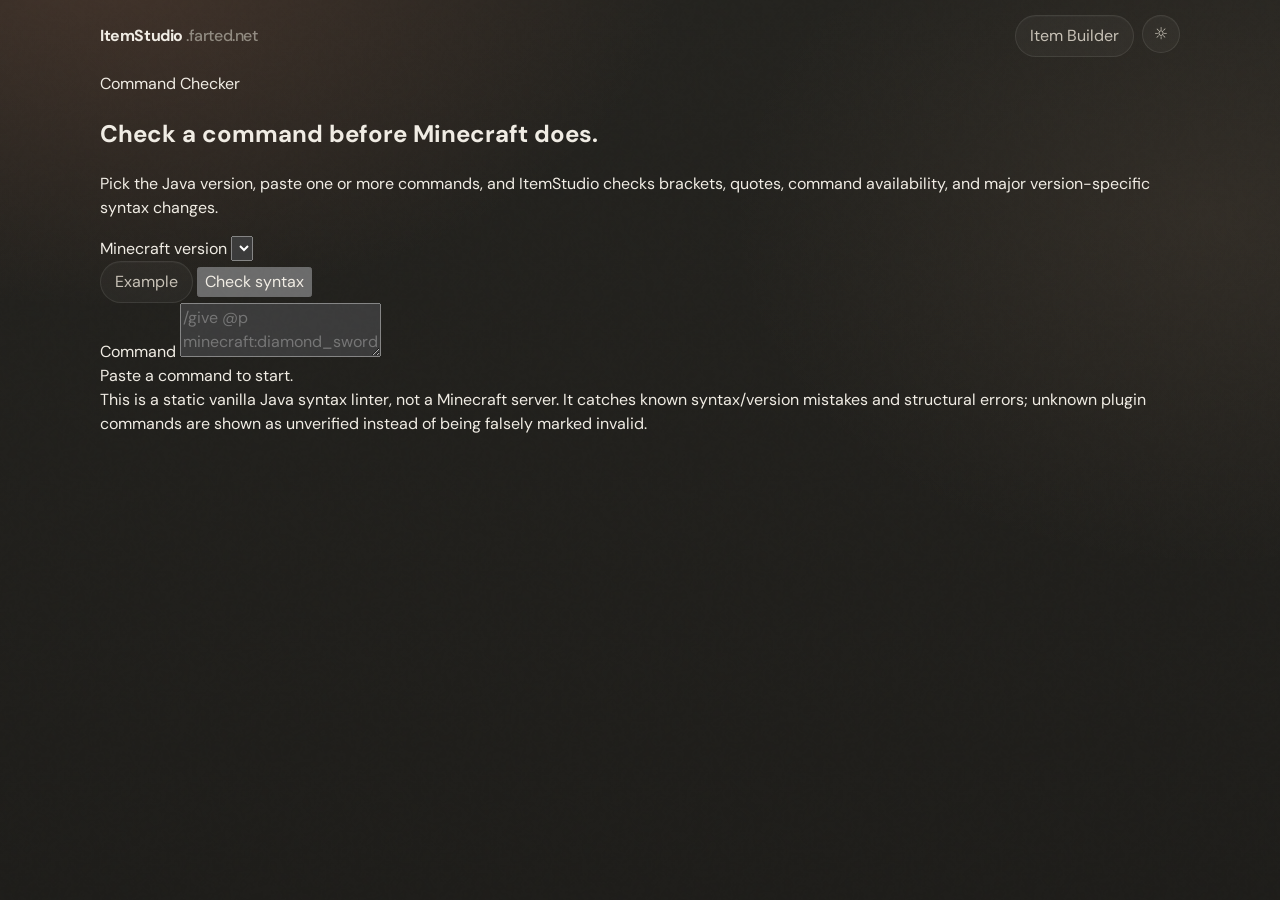
==== checker.html @ a59662f2 "Add general Minecraft command syntax checker page" ====
<!doctype html>
<html lang="en" data-theme="dark">
<head>
  <meta charset="utf-8" />
  <meta name="viewport" content="width=device-width,initial-scale=1" />
  <meta name="description" content="ItemStudio command syntax checker for Minecraft Java Edition." />
  <title>Command Checker — ItemStudio</title>
  <link rel="preconnect" href="https://fonts.googleapis.com">
  <link rel="preconnect" href="https://fonts.gstatic.com" crossorigin>
  <link href="https://fonts.googleapis.com/css2?family=DM+Sans:wght@400;500;600;700&family=Instrument+Serif:ital@0;1&display=swap" rel="stylesheet">
  <link rel="stylesheet" href="ui.css?v=20260818-2" />
  <link rel="stylesheet" href="checker.css?v=20260818-1" />
</head>
<body>
  <div class="grain-overlay"></div>

  <header class="topbar shell">
    <a class="brand" href="index.html">ItemStudio<span>.farted.net</span></a>
    <div class="top-actions">
      <button class="soft-btn" onclick="location.href='index.html'">Item Builder</button>
      <button class="icon-btn" id="themeToggle" aria-label="Toggle theme" title="Toggle theme">☼</button>
    </div>
  </header>

  <main class="shell checker-page">
    <section class="checker-hero reveal">
      <span class="checker-kicker">Command Checker</span>
      <h1>Check a command before Minecraft does.</h1>
      <p>Pick the Java version, paste one or more commands, and ItemStudio checks brackets, quotes, command availability, and major version-specific syntax changes.</p>
    </section>

    <section class="checker-shell reveal">
      <div class="checker-toolbar">
        <label class="checker-version">
          <span>Minecraft version</span>
          <select id="checkerVersion"></select>
        </label>
        <div class="checker-actions">
          <button class="soft-btn" id="exampleBtn">Example</button>
          <button class="primary-check" id="checkBtn">Check syntax</button>
        </div>
      </div>

      <label class="command-editor-wrap" for="commandInput">
        <span>Command</span>
        <textarea id="commandInput" spellcheck="false" autocomplete="off" placeholder="/give @p minecraft:diamond_sword 1"></textarea>
      </label>

      <div class="checker-summary" id="checkerSummary">
        <span class="summary-light idle"></span>
        <span>Paste a command to start.</span>
      </div>

      <div class="checker-results" id="checkerResults"></div>

      <div class="checker-footnote">
        This is a static vanilla Java syntax linter, not a Minecraft server. It catches known syntax/version mistakes and structural errors; unknown plugin commands are shown as unverified instead of being falsely marked invalid.
      </div>
    </section>
  </main>

  <script src="checker.js?v=20260818-1"></script>
</body>
</html>
---- ui.css ----
:root{
  --bg:#24231f;
  --bg-deep:#1e1d1a;
  --surface:rgba(255,255,255,.055);
  --surface-hover:rgba(255,255,255,.085);
  --surface-strong:rgba(48,47,41,.78);
  --glass:rgba(43,42,37,.72);
  --glass-2:rgba(52,50,44,.64);
  --text:#f0ece4;
  --text-2:#c7c1b6;
  --muted:#918b81;
  --accent:#cf8060;
  --accent-hi:#eba17c;
  --accent-soft:rgba(207,128,96,.15);
  --border:rgba(240,236,228,.095);
  --border-strong:rgba(240,236,228,.16);
  --danger:#e18b7f;
  --good:#88bd91;
  --code:#181713;
  --serif:'Instrument Serif',Georgia,'Times New Roman',serif;
  --sans:'DM Sans','Segoe UI',system-ui,-apple-system,sans-serif;
  --ease:.28s cubic-bezier(.22,.61,.36,1);
  --bounce:.38s cubic-bezier(.34,1.35,.64,1);
  color-scheme:dark;
}
[data-theme="light"]{
  --bg:#eee8df;
  --bg-deep:#e4ddd3;
  --surface:rgba(255,255,255,.48);
  --surface-hover:rgba(255,255,255,.72);
  --surface-strong:rgba(255,255,255,.78);
  --glass:rgba(250,247,242,.7);
  --glass-2:rgba(255,255,255,.58);
  --text:#2d2923;
  --text-2:#5f5951;
  --muted:#8a8278;
  --accent:#b96c4b;
  --accent-hi:#ca7d5b;
  --accent-soft:rgba(185,108,75,.11);
  --border:rgba(45,41,35,.08);
  --border-strong:rgba(45,41,35,.14);
  --code:#f7f3ed;
  color-scheme:light;
}

*{box-sizing:border-box}
html{scroll-behavior:smooth;font-size:16px}
body{
  margin:0;
  min-height:100vh;
  color:var(--text);
  font-family:var(--sans);
  line-height:1.5;
  -webkit-font-smoothing:antialiased;
  background:
    radial-gradient(850px 520px at 8% -5%,rgba(207,128,96,.18),transparent 68%),
    radial-gradient(720px 520px at 95% 24%,rgba(230,182,145,.08),transparent 68%),
    linear-gradient(180deg,var(--bg),var(--bg-deep));
  background-attachment:fixed;
  overflow-x:hidden;
  transition:background var(--ease),color var(--ease);
}
button,input,select,textarea{font:inherit}
button{color:inherit;cursor:pointer}
input,select,textarea{min-width:0}
[hidden]{display:none!important}

.ambient{display:none}
.grain-overlay{position:fixed;inset:0;pointer-events:none;z-index:9999;opacity:.018;mix-blend-mode:overlay}
.grain-overlay:after{content:'';position:absolute;inset:-50%;background-image:url("data:image/svg+xml,%3Csvg viewBox='0 0 256 256' xmlns='http://www.w3.org/2000/svg'%3E%3Cfilter id='n'%3E%3CfeTurbulence type='fractalNoise' baseFrequency='.7' numOctaves='3'/%3E%3C/filter%3E%3Crect width='100%25' height='100%25' filter='url(%23n)'/%3E%3C/svg%3E");animation:grain 16s linear infinite}

.shell{width:min(1080px,calc(100% - 40px));margin-inline:auto;position:relative;z-index:1}
.topbar{height:72px;display:flex;align-items:center;justify-content:space-between}
.brand{display:inline-flex;align-items:baseline;color:var(--text);text-decoration:none;font-size:1rem;font-weight:700;letter-spacing:-.025em}
.brand span{margin-left:3px;color:var(--muted);font-weight:500}
.top-actions{display:flex;gap:8px}

.icon-btn,.soft-btn,.choice,.editor-tabs button,.mini-btn,.primary-add,.command-tabs button,.copy-btn{
  border:1px solid var(--border);
  background:rgba(255,255,255,.035);
  color:var(--text-2);
  border-radius:999px;
  box-shadow:inset 0 1px 0 rgba(255,255,255,.025);
  transition:background .18s ease,border-color .18s ease,color .18s ease,transform .18s ease;
}
.icon-btn:hover,.soft-btn:hover,.choice:hover,.editor-tabs button:hover,.mini-btn:hover,.primary-add:hover,.command-tabs button:hover,.copy-btn:hover{
  background:var(--surface-hover);border-color:var(--border-strong);color:var(--text);transform:translateY(-1px)
}
.icon-btn:active,.soft-btn:active,.choice:active,.editor-tabs button:active,.mini-btn:active,.primary-add:active,.command-tabs button:active,.copy-btn:active{transform:scale(.97)}
.icon-btn{width:38px;height:38px;padding:0;display:grid;place-items:center}
.soft-btn{padding:8px 14px}

.page{padding:28px 0 72px}
.hero{margin:14px 0 26px;max-width:700px}
.hero h1{margin:0;font-family:var(--serif);font-weight:400;font-size:clamp(2.9rem,6vw,4.9rem);line-height:1;letter-spacing:-.032em}
.hero p{margin:12px 0 0;color:var(--text-2);font-size:.98rem;max-width:600px}

.workspace{
  position:relative;
  overflow:visible;
  border:1px solid var(--border-strong);
  border-radius:24px;
  background:linear-gradient(145deg,rgba(255,255,255,.055),rgba(255,255,255,.022)),var(--glass);
  backdrop-filter:blur(28px) saturate(118%);
  -webkit-backdrop-filter:blur(28px) saturate(118%);
  box-shadow:0 24px 70px rgba(0,0,0,.16),inset 0 1px 0 rgba(255,255,255,.045);
}
.workspace:before{content:'';position:absolute;inset:0;border-radius:inherit;pointer-events:none;background:linear-gradient(110deg,rgba(255,255,255,.045),transparent 28%);opacity:.7}

.setup-row{position:relative;z-index:2;display:grid;grid-template-columns:220px minmax(0,1fr);gap:28px;padding:24px 26px;border-bottom:1px solid var(--border)}
.version-control>label,.item-control-top>label,.field>label,.field>span{
  display:block;margin:0 0 7px;color:var(--muted);font-size:.68rem;font-weight:700;text-transform:uppercase;letter-spacing:.075em
}
.version-control select,.field select,.field input,.field textarea,.row-editor select,.row-editor input,.search-picker input{
  width:100%;height:42px;border:1px solid var(--border);border-radius:11px;background:rgba(255,255,255,.045);color:var(--text);padding:0 12px;outline:none;box-shadow:inset 0 1px 0 rgba(255,255,255,.018);transition:border-color .18s ease,background .18s ease,box-shadow .18s ease
}
.field textarea{height:auto;min-height:108px;padding:11px 12px;resize:vertical}
.version-control select:focus,.field select:focus,.field input:focus,.field textarea:focus,.row-editor select:focus,.row-editor input:focus,.search-picker input:focus{
  border-color:rgba(207,128,96,.6);background:rgba(255,255,255,.065);box-shadow:0 0 0 3px var(--accent-soft)
}
.version-control select{font-variant-numeric:tabular-nums;font-feature-settings:'tnum' 1;font-weight:600;letter-spacing:0}
select option{background:#302f2a;color:#f0ece4}
[data-theme="light"] select option{background:#fff;color:#2d2923}
.version-meta{display:flex;flex-direction:column;gap:3px;margin-top:8px}
#syntaxPill{color:var(--accent-hi);font-size:.7rem;font-weight:650}
#versionNote{color:var(--muted);font-size:.7rem}

.item-control-top{display:flex;align-items:center;justify-content:space-between;gap:12px;margin-bottom:8px}
.item-control-top>label{margin:0}
.choice-row{display:flex;gap:5px}
.choice{padding:6px 11px;font-size:.75rem}
.choice.active{background:var(--accent-soft);border-color:rgba(207,128,96,.38);color:var(--accent-hi)}
.search-picker{position:relative}
.search-picker input::placeholder{color:var(--muted)}
.picker-list{
  position:absolute;z-index:1000;left:0;right:0;top:calc(100% + 7px);display:none;max-height:300px;overflow:auto;padding:6px;
  background:rgba(42,41,36,.97);border:1px solid var(--border-strong);border-radius:14px;box-shadow:0 22px 55px rgba(0,0,0,.28);backdrop-filter:blur(24px);-webkit-backdrop-filter:blur(24px)
}
[data-theme="light"] .picker-list{background:rgba(252,249,245,.98)}
.picker-list.show{display:block;animation:drop .16s ease}
.picker-option{width:100%;display:flex;align-items:center;justify-content:space-between;gap:14px;border:0;background:transparent;color:var(--text);padding:10px 11px;border-radius:9px;text-align:left}
.picker-option:hover,.picker-option:focus{background:var(--surface-hover);outline:none}
.picker-option span{font-weight:550}
.picker-option small{color:var(--muted);font-size:.7rem}
.selected-card{min-height:20px;margin-top:8px;color:var(--muted);font-size:.76rem}
.selected-card b{color:var(--text);font-weight:600}.selected-card span{color:var(--muted)}

.editor-tabs{position:relative;z-index:1;display:flex;gap:5px;padding:13px 26px;border-bottom:1px solid var(--border);overflow-x:auto;scrollbar-width:none}
.editor-tabs::-webkit-scrollbar{display:none}
.editor-tabs button{flex:0 0 auto;padding:7px 13px;font-size:.78rem;background:transparent}
.editor-tabs button.active{background:var(--accent-soft);border-color:rgba(207,128,96,.36);color:var(--accent-hi)}
.tab-count{display:inline-grid;place-items:center;min-width:17px;height:17px;margin-left:5px;padding:0 4px;border-radius:999px;background:rgba(255,255,255,.08);font-size:.61rem}

.studio-grid{position:relative;z-index:1;display:grid;grid-template-columns:minmax(0,1fr) 285px;min-height:410px}
.builder-column{min-width:0;padding:26px}
.panel{width:100%;min-width:0}
.panel-head{display:block!important;width:100%!important;margin:0 0 20px!important;padding:0!important;background:none!important;border:0!important}
.panel-head>div,.panel-head>span{display:block!important;width:auto!important;min-width:0!important}
.panel-head b{display:block;font-size:1rem;font-weight:650;letter-spacing:-.015em}
.panel-head small{display:block;max-width:580px;margin-top:4px;color:var(--muted);font-size:.79rem;font-weight:400;line-height:1.45}
.panel-body{display:block!important;width:100%!important;max-height:none!important;opacity:1!important;padding:0!important;overflow:visible!important;animation:panelIn .18s ease}

.field-grid{display:grid;gap:13px;margin-bottom:13px}
.field-grid.two{grid-template-columns:minmax(0,1.5fr) minmax(145px,.55fr)}
.field-grid.three{grid-template-columns:repeat(3,minmax(0,1fr))}
.toggle-row{display:flex;flex-wrap:wrap;gap:7px;margin:9px 0 21px}
.toggle-row label{cursor:pointer}.toggle-row input{position:absolute;opacity:0;pointer-events:none}
.toggle-row span{display:block;padding:7px 11px;border:1px solid var(--border);border-radius:999px;background:rgba(255,255,255,.025);color:var(--text-2);font-size:.75rem;transition:.18s ease}
.toggle-row input:checked+span{background:var(--accent-soft);border-color:rgba(207,128,96,.4);color:var(--accent-hi)}
.subsection-head{display:flex;align-items:center;justify-content:space-between;gap:12px;margin:6px 0 8px;font-size:.8rem;font-weight:650}
.mini-btn{padding:7px 11px;font-size:.73rem}
.primary-add{padding:9px 14px;margin:1px 0 10px;font-size:.78rem;font-weight:600;color:var(--text)}
.beginner-note{margin:0 0 14px;padding:10px 12px;border:1px solid rgba(207,128,96,.16);border-radius:11px;background:rgba(207,128,96,.075);color:var(--text-2);font-size:.77rem}
.hint{margin:9px 0 0;color:var(--muted);font-size:.74rem}
.stack{display:flex;flex-direction:column;width:100%}
.row-editor{display:grid;grid-template-columns:1.3fr .55fr .72fr 34px;gap:8px;align-items:end;padding:10px 0;border-bottom:1px solid var(--border);animation:rowIn .2s var(--bounce)}
.row-editor.lore{grid-template-columns:minmax(0,1fr) 150px 34px}
.row-editor.attribute{grid-template-columns:1.1fr .48fr .74fr .75fr 34px}
.row-editor.effect{grid-template-columns:1.05fr .48fr .42fr .75fr 34px}
.row-editor label{display:block;min-width:0;color:var(--muted);font-size:.61rem;font-weight:700;text-transform:uppercase;letter-spacing:.05em}
.row-editor label input,.row-editor label select{margin-top:5px}
.remove-row{width:34px;height:34px;border:0;border-radius:50%;background:transparent;color:var(--muted);font-size:1rem}
.remove-row:hover{background:rgba(225,139,127,.1);color:var(--danger)}
.switch-line{display:flex;align-items:center;gap:9px;margin-top:13px;color:var(--text-2);font-size:.78rem;cursor:pointer}.switch-line input{display:none}
.switch{position:relative;width:34px;height:20px;border:1px solid var(--border-strong);border-radius:999px;background:rgba(255,255,255,.06);transition:.2s}
.switch:after{content:'';position:absolute;top:2px;left:2px;width:14px;height:14px;border-radius:50%;background:var(--muted);transition:.2s}
.switch-line input:checked+.switch{background:var(--accent);border-color:var(--accent)}.switch-line input:checked+.switch:after{left:16px;background:#fff}

.preview-column{min-width:0;border-left:1px solid var(--border);padding:26px 22px;background:rgba(0,0,0,.025)}
.sticky-preview{position:sticky;top:18px}
.preview-label{margin-bottom:8px;color:var(--muted);font-size:.64rem;font-weight:700;text-transform:uppercase;letter-spacing:.1em}
.mc-card{min-height:210px;padding:17px;border:1px solid rgba(170,120,255,.22);border-radius:13px;background:linear-gradient(145deg,#15111b,#0f0c14);box-shadow:0 15px 35px rgba(0,0,0,.2),inset 0 1px 0 rgba(255,255,255,.025);font-family:ui-monospace,Consolas,monospace;color:#fff}
.mc-icon{display:grid;place-items:center;width:46px;height:46px;margin-bottom:13px;border:1px solid rgba(255,255,255,.08);border-radius:9px;background:rgba(255,255,255,.045);font-size:1.45rem}
.mc-name{margin-bottom:4px;font-weight:700}.mc-enchants{white-space:pre-line;color:#aaaaff;font-size:.74rem}.mc-lore{white-space:pre-line;margin-top:4px;color:#aaa;font-size:.74rem}.mc-attrs{white-space:pre-line;margin-top:8px;color:#9999ff;font-size:.7rem}
.mini-summary{display:grid;grid-template-columns:repeat(3,1fr);gap:5px;margin-top:10px}.mini-summary div{text-align:center;padding:5px 1px}.mini-summary b{display:block;font-size:.84rem}.mini-summary small{display:block;color:var(--muted);font-size:.59rem}

.output-section{position:relative;z-index:1;padding:23px 26px 26px;border-top:1px solid var(--border)}
.output-head{display:flex;align-items:end;justify-content:space-between;gap:18px}.output-head h2{margin:0;font-family:var(--serif);font-size:2.25rem;font-weight:400;line-height:1;letter-spacing:-.025em}.output-head p{margin:6px 0 0;color:var(--muted);font-size:.76rem}
.status-dot{display:flex;align-items:center;gap:7px;color:var(--muted);font-size:.7rem}.status-dot i{width:6px;height:6px;border-radius:50%;background:var(--good);box-shadow:0 0 12px rgba(136,189,145,.45)}
.command-tabs{display:flex;gap:6px;margin-top:15px}.command-tabs button{padding:7px 11px;font-size:.73rem}.command-tabs button.active{background:var(--accent-soft);border-color:rgba(207,128,96,.36);color:var(--accent-hi)}.command-tabs span{display:inline-grid;place-items:center;min-width:17px;height:17px;margin-left:4px;padding:0 4px;border-radius:999px;background:rgba(255,255,255,.075);font-size:.6rem}
.command-box{position:relative;min-height:130px;margin-top:8px;padding:17px 74px 17px 17px;overflow:auto;border:1px solid var(--border-strong);border-radius:13px;background:var(--code);box-shadow:inset 0 1px 0 rgba(255,255,255,.018)}
.command-box pre{margin:0;white-space:pre-wrap;word-break:break-word;color:var(--text);font:500 .78rem/1.6 ui-monospace,Consolas,monospace}.copy-btn{position:absolute;top:10px;right:10px;padding:7px 11px;font-size:.72rem}.command-help{margin-top:9px;color:var(--muted);font-size:.73rem}.warning-box{margin-top:10px;padding:10px 12px;border:1px solid rgba(225,139,127,.3);border-radius:10px;background:rgba(225,139,127,.07);color:var(--text-2);font-size:.75rem}
.toast{position:fixed;z-index:10000;bottom:22px;left:50%;opacity:0;transform:translate(-50%,14px);padding:9px 14px;border:1px solid var(--border-strong);border-radius:999px;background:var(--surface-strong);backdrop-filter:blur(18px);color:var(--text);font-size:.75rem;font-weight:650;transition:.22s}.toast.show{opacity:1;transform:translate(-50%,0)}
.footer{padding:28px 0 36px;text-align:center;color:var(--muted);font-size:.74rem}

.reveal{animation:reveal .42s var(--ease) both}
@keyframes reveal{from{opacity:0;transform:translateY(8px)}to{opacity:1;transform:none}}
@keyframes panelIn{from{opacity:0;transform:translateY(4px)}to{opacity:1;transform:none}}
@keyframes rowIn{from{opacity:0;transform:translateY(-4px) scale(.99)}to{opacity:1;transform:none}}
@keyframes drop{from{opacity:0;transform:translateY(-4px)}to{opacity:1;transform:none}}
@keyframes grain{0%,100%{transform:translate(0)}25%{transform:translate(-3px,2px)}50%{transform:translate(4px,-1px)}75%{transform:translate(-2px,-3px)}}
::selection{background:var(--accent);color:white}
::-webkit-scrollbar{width:7px;height:7px}::-webkit-scrollbar-track{background:transparent}::-webkit-scrollbar-thumb{background:var(--border-strong);border-radius:999px}

@media(max-width:920px){
  .shell{width:min(100% - 28px,1080px)}
  .setup-row{grid-template-columns:1fr 1.55fr;gap:20px;padding:22px}
  .editor-tabs{padding-inline:22px}
  .studio-grid{grid-template-columns:1fr}
  .builder-column{padding:24px 22px}
  .preview-column{border-left:0;border-top:1px solid var(--border);padding:22px}
  .sticky-preview{position:static;display:grid;grid-template-columns:minmax(220px,420px) minmax(0,1fr);gap:16px;align-items:start}
  .preview-label{grid-column:1/-1;margin:0}
  .mini-summary{margin-top:0;align-self:stretch;align-content:center}
}
@media(max-width:680px){
  .shell{width:min(100% - 20px,1080px)}
  .topbar{height:64px}.page{padding-top:18px}.brand span{display:none}
  .hero{margin-top:8px}.hero h1{font-size:clamp(2.55rem,13vw,3.8rem)}.hero p{font-size:.9rem}
  .workspace{border-radius:19px}
  .setup-row{grid-template-columns:1fr;padding:18px;gap:18px}.editor-tabs{padding:11px 18px}.builder-column{padding:21px 18px}
  .field-grid.two,.field-grid.three{grid-template-columns:1fr}
  .row-editor,.row-editor.lore,.row-editor.attribute,.row-editor.effect{grid-template-columns:1fr}
  .remove-row{justify-self:end}
  .sticky-preview{display:block}.mini-summary{margin-top:10px}
  .output-section{padding:20px 18px 22px}.output-head{align-items:flex-start;flex-direction:column}.status-dot{margin-top:-8px}
  .command-box{padding:53px 14px 14px}.copy-btn{left:10px;right:auto}
}
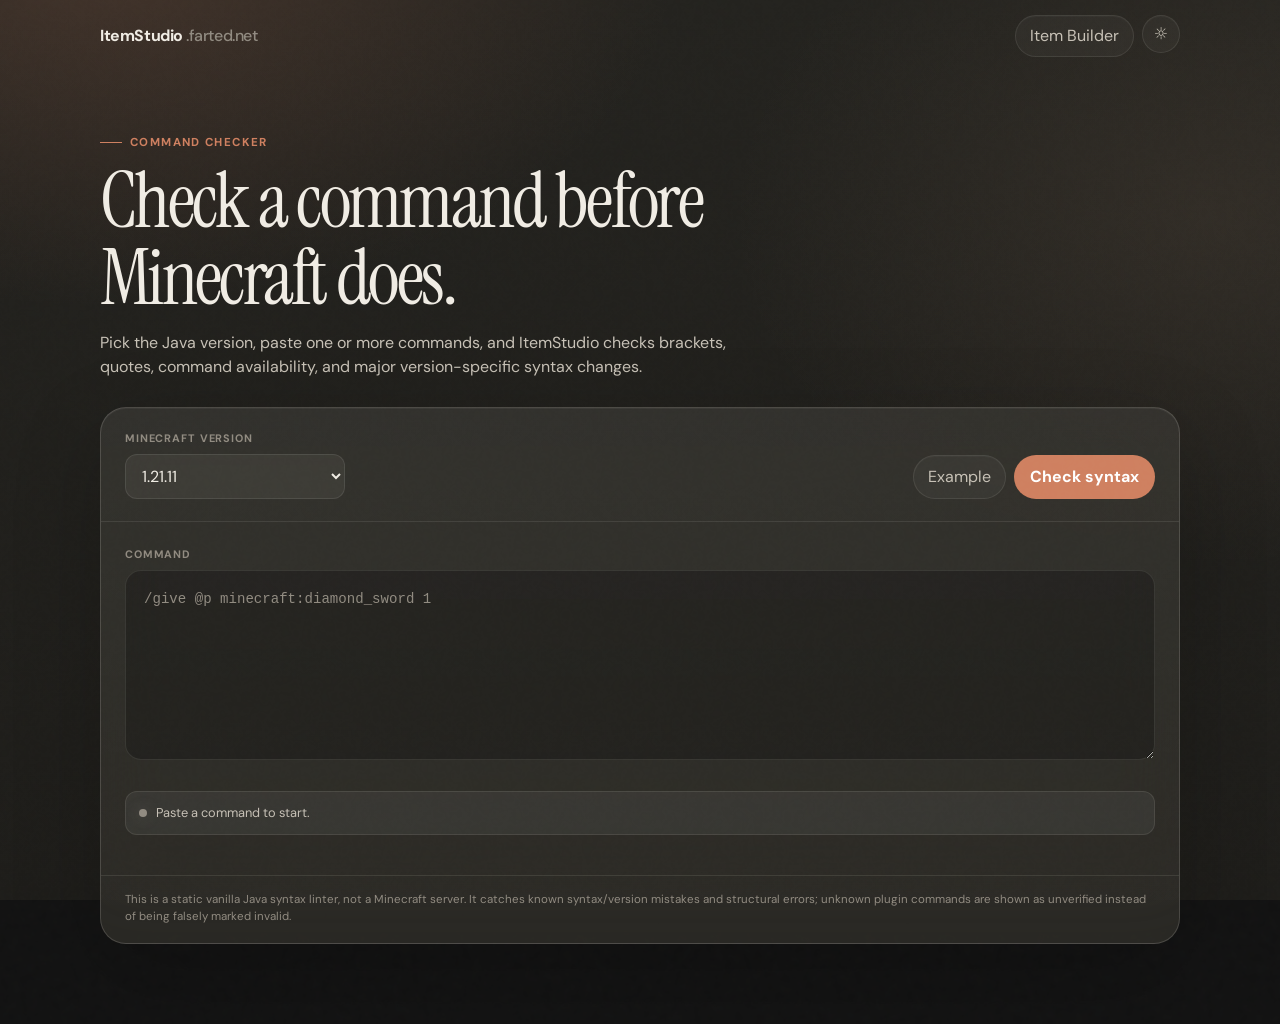
==== commit 3ef5ce13: "Refresh command checker assets" ====
--- a/checker.html
+++ b/checker.html
@@ -59,6 +59,6 @@
     </section>
   </main>
 
-  <script src="checker.js?v=20260818-1"></script>
+  <script src="checker.js?v=20260818-2"></script>
 </body>
 </html>
--- a/checker.css
+++ b/checker.css
@@ -0,0 +1 @@
+.checker-page{padding:38px 0 80px;position:relative;z-index:2}.checker-hero{max-width:780px;margin:16px 0 28px}.checker-kicker{display:inline-flex;align-items:center;gap:8px;color:var(--accent);font-size:.72rem;font-weight:700;text-transform:uppercase;letter-spacing:.12em}.checker-kicker:before{content:'';width:22px;height:1px;background:var(--accent)}.checker-hero h1{font-family:var(--serif);font-size:clamp(3rem,6vw,5.2rem);font-weight:400;line-height:1;letter-spacing:-.035em;margin:12px 0 0}.checker-hero p{max-width:680px;color:var(--text-2);font-size:1rem;margin:14px 0 0}.checker-shell{background:linear-gradient(180deg,rgba(255,255,255,.05),rgba(255,255,255,.025)),var(--glass);border:1px solid var(--border-strong);border-radius:26px;box-shadow:0 28px 90px rgba(0,0,0,.2),inset 0 1px 0 rgba(255,255,255,.045);backdrop-filter:blur(28px) saturate(125%);-webkit-backdrop-filter:blur(28px) saturate(125%);overflow:hidden}.checker-toolbar{display:flex;align-items:end;justify-content:space-between;gap:20px;padding:22px 24px;border-bottom:1px solid var(--border)}.checker-version{min-width:220px}.checker-version span,.command-editor-wrap>span{display:block;color:var(--muted);font-size:.68rem;font-weight:700;text-transform:uppercase;letter-spacing:.08em;margin-bottom:8px}.checker-version select{width:100%;border:1px solid var(--border);background:var(--surface);color:var(--text);border-radius:12px;padding:10px 12px;outline:none}.checker-version select:focus,.command-editor-wrap textarea:focus{border-color:rgba(207,128,96,.62);box-shadow:0 0 0 4px var(--accent-soft)}.checker-actions{display:flex;gap:8px}.primary-check{border:1px solid rgba(207,128,96,.45);background:var(--accent);color:white;border-radius:999px;padding:9px 15px;font-weight:700;transition:.18s ease}.primary-check:hover{background:var(--accent-hi);transform:translateY(-1px)}.command-editor-wrap{display:block;padding:24px}.command-editor-wrap textarea{width:100%;min-height:190px;resize:vertical;border:1px solid var(--border);background:rgba(16,16,14,.3);color:var(--text);border-radius:16px;padding:17px 18px;outline:none;font:500 .88rem/1.7 ui-monospace,SFMono-Regular,Consolas,monospace;tab-size:2;transition:border-color .18s,box-shadow .18s,background .18s}.command-editor-wrap textarea::placeholder{color:var(--muted)}[data-theme=light] .command-editor-wrap textarea{background:rgba(255,255,255,.48)}.checker-summary{display:flex;align-items:center;gap:9px;margin:0 24px 16px;padding:11px 13px;background:var(--surface);border:1px solid var(--border);border-radius:12px;color:var(--text-2);font-size:.8rem}.summary-light{width:8px;height:8px;border-radius:50%;background:var(--muted);box-shadow:0 0 14px rgba(145,139,129,.35)}.summary-light.ok{background:var(--good);box-shadow:0 0 14px rgba(136,189,145,.48)}.summary-light.warn{background:#d6aa69;box-shadow:0 0 14px rgba(214,170,105,.45)}.summary-light.error{background:var(--danger);box-shadow:0 0 14px rgba(225,139,127,.46)}.checker-results{display:flex;flex-direction:column;gap:8px;padding:0 24px 24px}.result-row{display:grid;grid-template-columns:auto 1fr;gap:10px;align-items:start;padding:12px 13px;border:1px solid var(--border);border-radius:12px;background:rgba(255,255,255,.025)}.result-icon{width:24px;height:24px;display:grid;place-items:center;border-radius:8px;font-size:.72rem;font-weight:800}.result-row.error .result-icon{background:rgba(225,139,127,.13);color:var(--danger)}.result-row.warning .result-icon{background:rgba(214,170,105,.13);color:#d6aa69}.result-row.info .result-icon{background:var(--accent-soft);color:var(--accent)}.result-row.ok .result-icon{background:rgba(136,189,145,.12);color:var(--good)}.result-copy b{display:block;font-size:.82rem}.result-copy p{margin:2px 0 0;color:var(--muted);font-size:.76rem;line-height:1.5}.result-copy code{color:var(--accent);font:500 .75rem ui-monospace,Consolas,monospace}.checker-footnote{border-top:1px solid var(--border);padding:15px 24px 18px;color:var(--muted);font-size:.72rem;line-height:1.5}@media(max-width:720px){.checker-page{padding-top:20px}.checker-toolbar{align-items:stretch;flex-direction:column}.checker-actions{justify-content:flex-end}.checker-version{min-width:0}.command-editor-wrap{padding:18px}.checker-results{padding:0 18px 20px}.checker-summary{margin:0 18px 14px}.checker-hero h1{font-size:3.2rem}}
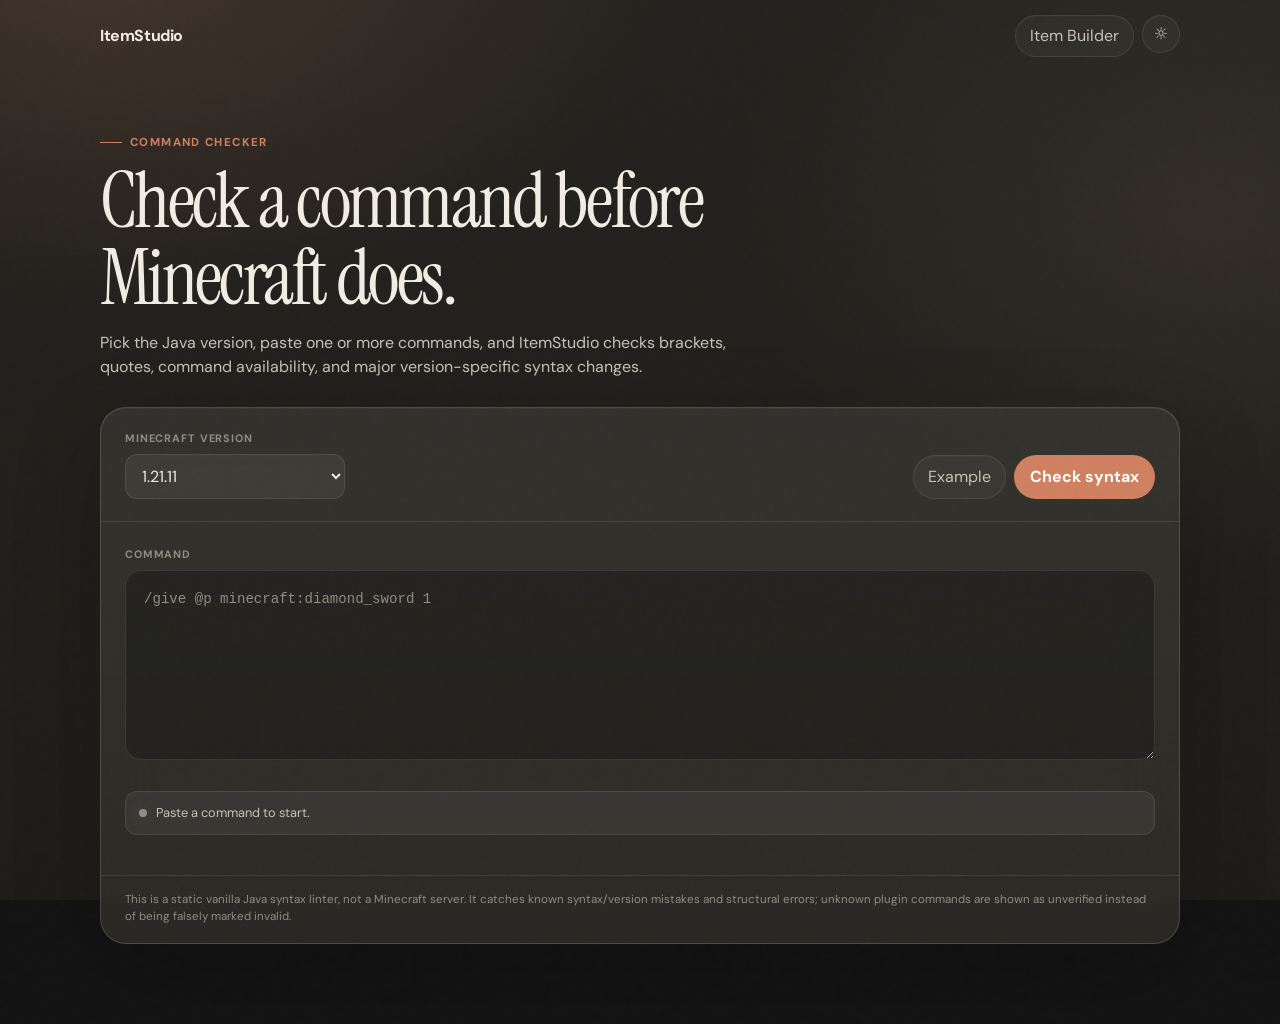
==== commit 2f88e9bf: "Remove old farted.net branding" ====
--- a/checker.html
+++ b/checker.html
@@ -15,7 +15,7 @@
   <div class="grain-overlay"></div>
 
   <header class="topbar shell">
-    <a class="brand" href="index.html">ItemStudio<span>.farted.net</span></a>
+    <a class="brand" href="index.html">ItemStudio</a>
     <div class="top-actions">
       <button class="soft-btn" onclick="location.href='index.html'">Item Builder</button>
       <button class="icon-btn" id="themeToggle" aria-label="Toggle theme" title="Toggle theme">☼</button>
